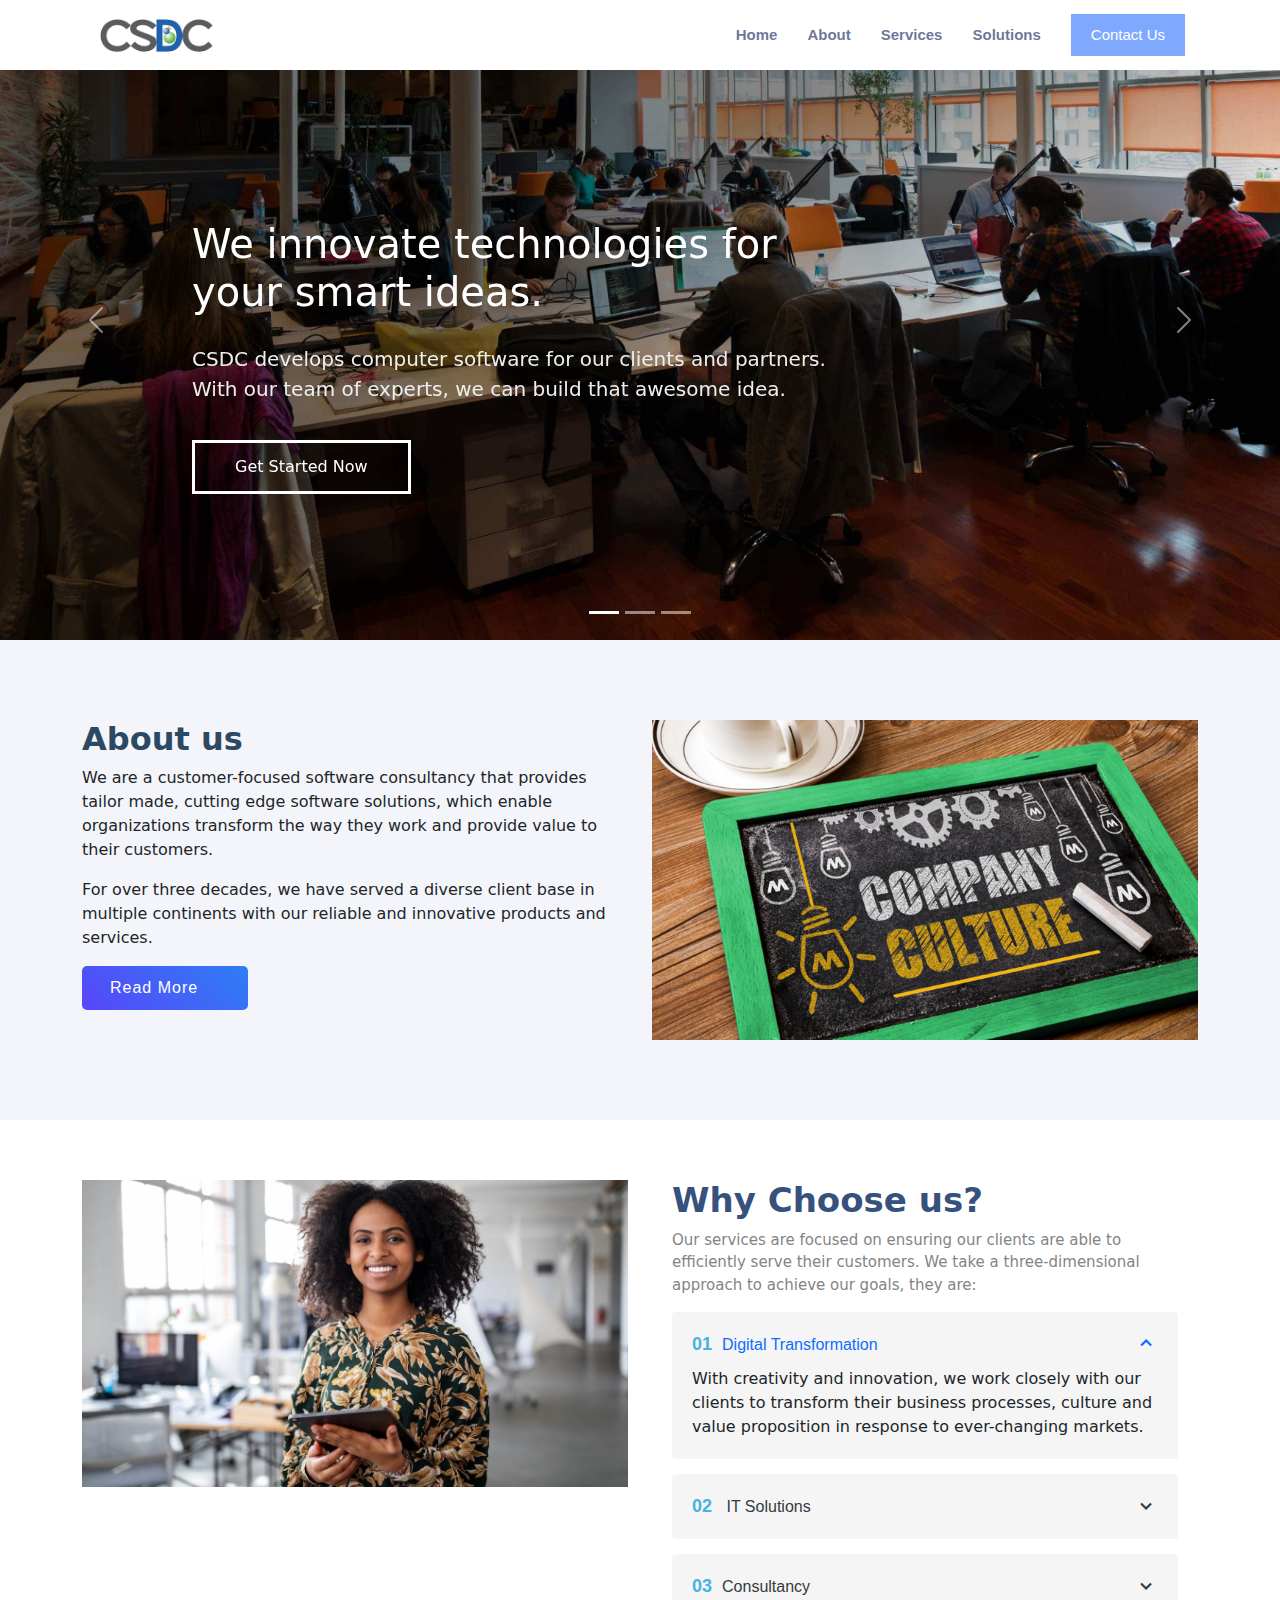
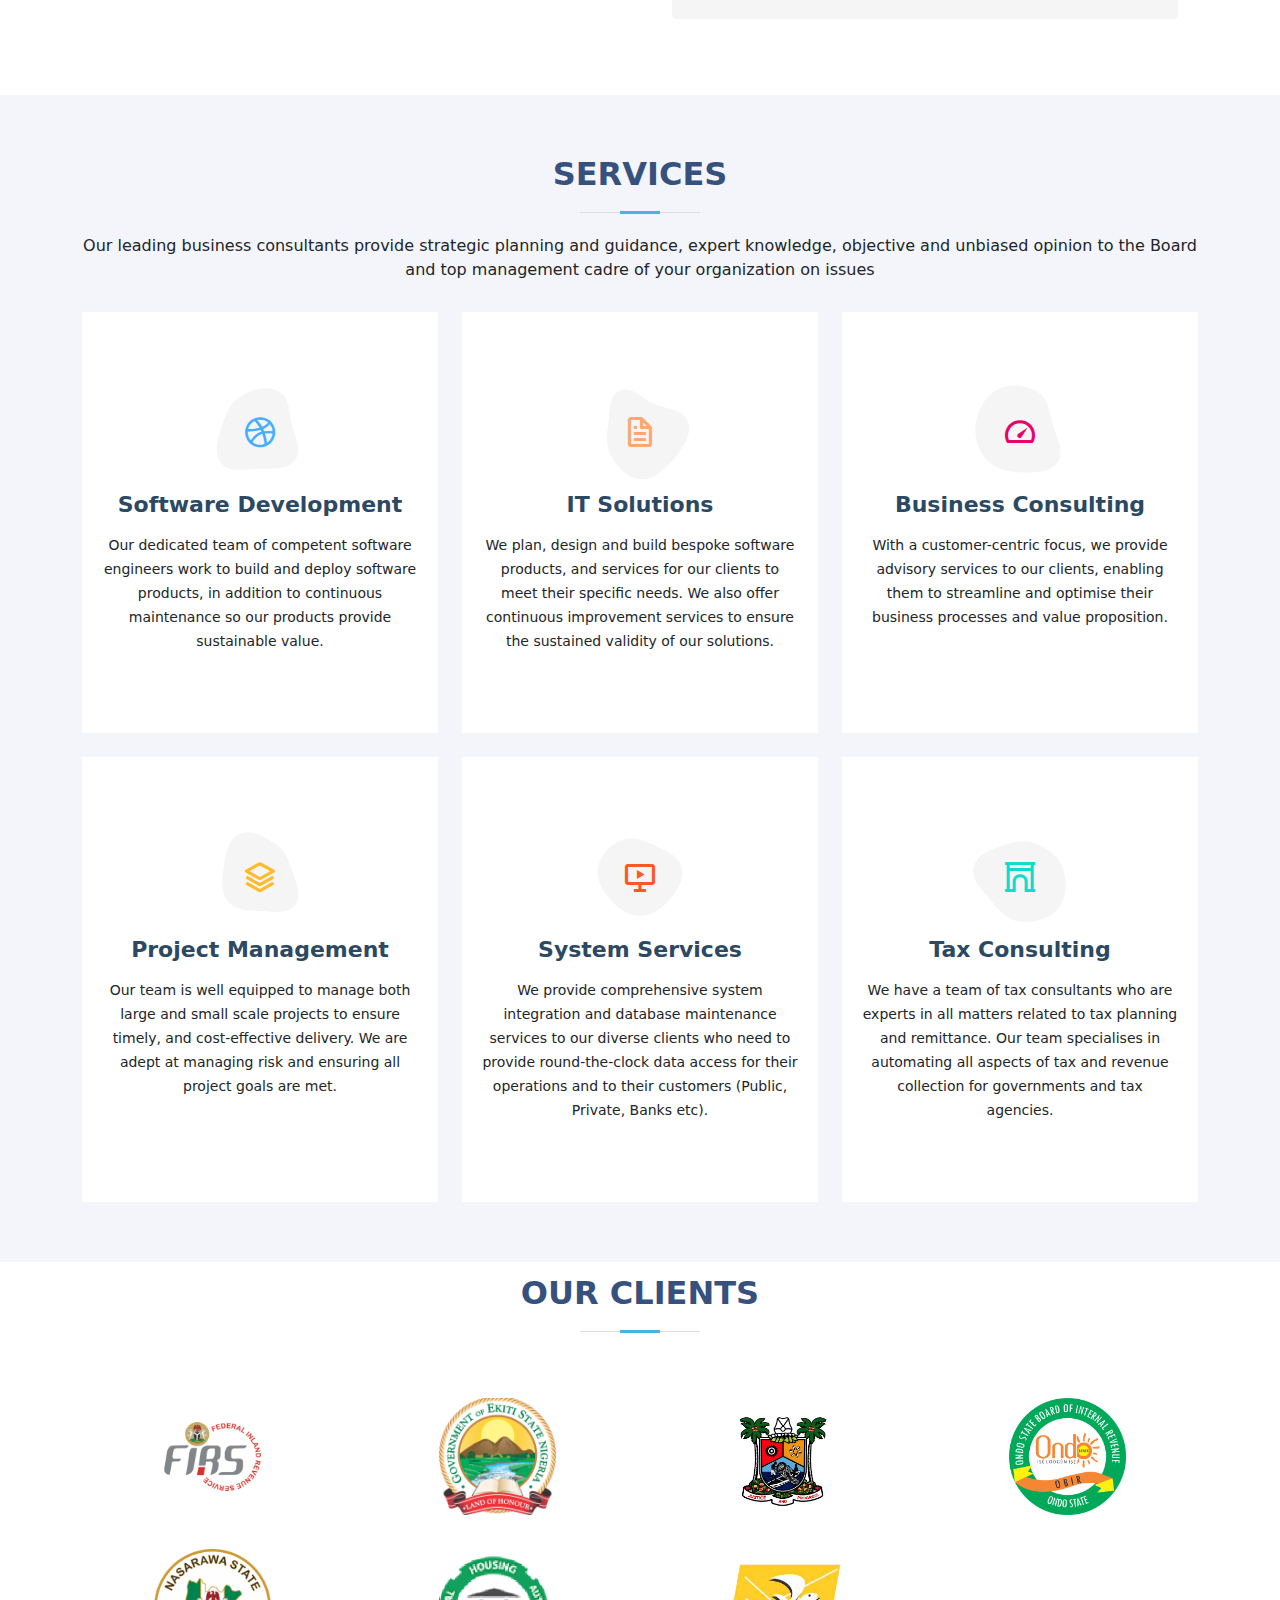
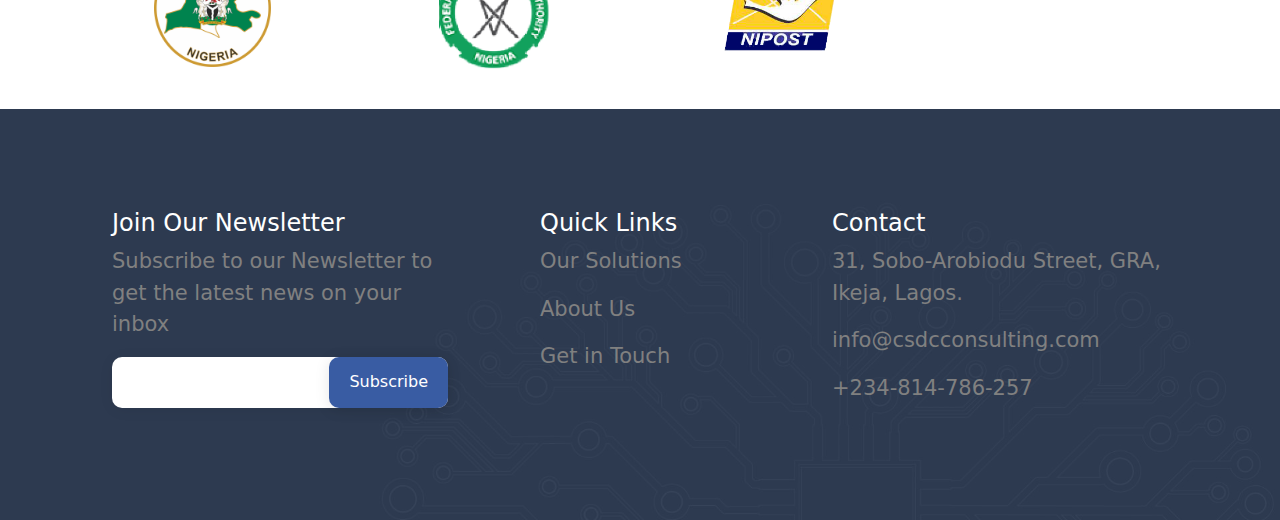
==== index.html @ 50752bf3 "Add all HTML files" ====
<!DOCTYPE html>
<html lang="en">
<head>
    <meta charset="UTF-8">
    <meta http-equiv="X-UA-Compatible" content="IE=edge">
    <meta name="viewport" content="width=device-width, initial-scale=1.0">
    <title>Document</title>
    <!-- Favicons -->
    <link href="images/logo.png" rel="icon">
    <link href="images/logo.png" rel="apple-touch-icon">

    <!-- CSS only -->

    <!-- Vendor CSS Files -->
    <!-- <link href="assets/vendor/aos/aos.css" rel="stylesheet"> -->
    <link href="assets/vendor/bootstrap/css/bootstrap.min.css" rel="stylesheet">
    <link href="assets/vendor/bootstrap-icons/bootstrap-icons.css" rel="stylesheet">
    <link href="assets/vendor/boxicons/css/boxicons.min.css" rel="stylesheet">
    <link href="assets/vendor/glightbox/css/glightbox.min.css" rel="stylesheet">
    <link href="assets/vendor/swiper/swiper-bundle.min.css" rel="stylesheet">

    <link href="https://cdn.jsdelivr.net/npm/bootstrap@5.1.3/dist/css/bootstrap.min.css" rel="stylesheet" integrity="sha384-1BmE4kWBq78iYhFldvKuhfTAU6auU8tT94WrHftjDbrCEXSU1oBoqyl2QvZ6jIW3" crossorigin="anonymous">
    <link rel="stylesheet" href="style.css">
    </head>


<body>
  <header id="header" class="fixed-top">
    <div class="container-fluid d-flex align-items-center justify-content-start overall-nav">
      <a href="home.html"><img src="images/logo.png" alt="CSDC" class="logo"></a>
      <nav id="navbar" class="navbar">
      
          <ul>   
            <li class="nav-item">
              <a class="nav-link" aria-current="page" href="index.html">Home</a>
          </li>               
              <li class="nav-item">
                  <a class="nav-link" aria-current="page" href="about.html">About</a>
              </li>
              <li class="nav-item">
                  <a class="nav-link" href="services.html">Services</a>
              </li>
              <li class="nav-item">
                <a class="nav-link" aria-current="page" href="solutions.html">Solutions</a>
              </li>
              
              <li>
               <a href="contact.html"> <button class="nav-button">Contact Us</button></a>
              </li>
              <!-- <a href="contact.html"><button class="nav-button">Contact Us</button></a> -->
            </ul>
            <i class="bi mobile-nav-toggle bi-list">
              
            </i>
      
  </nav>
  </div>
</header>  
    <div id="carouselExampleCaptions" class="carousel slide" data-bs-ride="carousel" data-bs-interval="10000">        
        <div class="carousel-indicators">
          <button type="button" data-bs-target="#carouselExampleCaptions" data-bs-slide-to="0" class="active" aria-current="true" aria-label="Slide 1"></button>
          <button type="button" data-bs-target="#carouselExampleCaptions" data-bs-slide-to="1" aria-label="Slide 2"></button>
          <button type="button" data-bs-target="#carouselExampleCaptions" data-bs-slide-to="2" aria-label="Slide 3"></button>
        </div>

        <div class="carousel-inner">
          <div class="carousel-item active">
            <img src="images/slide_3.jpg" class="d-block w-100" alt="...">
            <div class="carousel-caption d-none d-md-block">
              <h1>We innovate technologies for your smart ideas.</h1>
              <p>CSDC develops computer software for our clients and partners. With our team of experts, we can build that awesome idea.</p>
              <button><a href="contact.html">Get Started Now</a></button>
            </div>
          </div>
          <div class="carousel-item">
            <img src="images/Block2.jpg" class="d-block w-100" alt="...">
            <div class="carousel-caption d-none d-md-block">
              <h1>Automating Consumer Facing Processes</h1>
              <p>We Help Clients Create Safe And Efficient Solutions.</p>
              <button><a href="about.html">Learn more</a></button>
            </div>
          </div>
          <div class="carousel-item">
            <img src="images/slide3.jpg" class="d-block w-100" alt="...">
            <div class="carousel-caption d-none d-md-block">
              <h1>Continous improvement</h1>
              <p>Our hands on team of experts responds quickly to our clients changing needs by carrying out continous testing and strategic analysis schemes on our solutions, and taking advantage of improvement opportunities to ensure sustained value.</p>
              
            </div>
          </div>
        </div>

        <button class="carousel-control-prev" type="button" data-bs-target="#carouselExampleCaptions" data-bs-slide="prev">
          <span class="carousel-control-prev-icon" aria-hidden="true"></span>
          <span class="visually-hidden">Previous</span>
        </button>
        <button class="carousel-control-next" type="button" data-bs-target="#carouselExampleCaptions" data-bs-slide="next">
          <span class="carousel-control-next-icon" aria-hidden="true"></span>
          <span class="visually-hidden">Next</span>
        </button>
      </div>

      <!-- ======= About Section ======= -->
      <section id="about" class="about  section-bg">
        <div class="container">

          <div class="row">
            <div class="col-lg-6 order-1 order-lg-2" data-aos="zoom-in" data-aos-delay="150">
              <img src="images/image-4.png" class="img-fluid" alt="">
            </div>
            <div class="col-lg-6 pt-4 pt-lg-0 order-2 order-lg-1 content" data-aos="fade-right">
              <h3>About us</h3>
              <p>
                We are a customer-focused software consultancy that provides tailor made, cutting edge software solutions, which enable organizations transform the way they work and provide value to their customers.
              </p>
              <p>
                For over three decades, we have served a diverse client base in multiple continents with our reliable and innovative products and services. 
              </p>
              <a href="about.html" class="read-more">Read More <i class="bi bi-long-arrow-right"></i></a>
            </div>
          </div>

        </div>
      </section>
      <!-- End About Section -->

      <!-- ======= Why Us Section ======= -->
      <section id="why-us" class="why-us">
        <!-- <div class="container-fluid" data-aos="fade-up"> -->
        <div class="container">  
          <div class="row">
            <div class="col-lg-6 order-1 order-lg-2" data-aos="zoom-in" data-aos-delay="150">
              <img src="images/women-tech.jpg" class="img-fluid" alt="">
            </div>
            <div class="col-lg-6 pt-4 pt-lg-0 d-flex flex-column justify-content-center align-items-stretch  order-1 order-lg-2">

              <div class="content">
                <h3><strong>Why Choose us?</strong></h3>
                <p>
                  Our services are focused on ensuring our clients are able to efficiently serve their customers. We take a three-dimensional approach to achieve our goals, they are:
                </p>
              </div>

              <div class="accordion-list">
                <ul>
                  <li>
                    <a data-bs-toggle="collapse" class="collapse" data-bs-target="#accordion-list-1"><span>01</span>Digital Transformation<i class="bx bx-chevron-down icon-show"></i><i class="bx bx-chevron-up icon-close"></i></a>
                    <div id="accordion-list-1" class="collapse show" data-bs-parent=".accordion-list">
                      <p>
                        With creativity and innovation, we work closely with our clients to transform their business processes, culture and value proposition in response to ever-changing markets.
                      </p>
                    </div>
                  </li>

                  <li>
                    <a data-bs-toggle="collapse" data-bs-target="#accordion-list-2" class="collapsed"><span>02</span> IT Solutions <i class="bx bx-chevron-down icon-show"></i><i class="bx bx-chevron-up icon-close"></i></a>
                    <div id="accordion-list-2" class="collapse" data-bs-parent=".accordion-list">
                      <p>
                        We carry out a strategic analysis of each client's objectives and context to inform the subsequent design and delivery of enterprise-wide IT solutions, tailor-made to meet each client's needs.
                      </p>
                    </div>
                  </li>

                  <li>
                    <a data-bs-toggle="collapse" data-bs-target="#accordion-list-3" class="collapsed"><span>03</span>Consultancy<i class="bx bx-chevron-down icon-show"></i><i class="bx bx-chevron-up icon-close"></i></a>
                    <div id="accordion-list-3" class="collapse" data-bs-parent=".accordion-list">
                      <p>
                        We provide business and tax consultancy services by carrying out thorough analyses of our client's goals and objectives, and recommending strategies to achieve them.
                      </p>
                    </div>
                  </li>

                </ul>
              </div>

            </div>
          </div>

        </div>
        <!-- </div> -->
      </section>
      <!-- End Why Us Section -->

      <!-- ======= Services Section ======= -->
    <section id="services" class="services section-bg">
      <div class="container" data-aos="fade-up">

        <div class="section-title">
          <h2>Services</h2>
          <p>Our leading business consultants provide strategic planning and guidance, expert knowledge, objective and unbiased opinion to the Board and top management cadre of your organization on issues</p>
        </div>

        <div class="row gy-4">
          <div class="col-lg-4 col-md-6 d-flex align-items-stretch" data-aos="zoom-in" data-aos-delay="100">
            <div class="icon-box iconbox-blue">
              <div class="icon">
                <svg width="100" height="100" viewBox="0 0 600 600" xmlns="http://www.w3.org/2000/svg">
                  <path stroke="none" stroke-width="0" fill="#f5f5f5" d="M300,521.0016835830174C376.1290562159157,517.8887921683347,466.0731472004068,529.7835943286574,510.70327084640275,468.03025145048787C554.3714126377745,407.6079735673963,508.03601936045806,328.9844924480964,491.2728898941984,256.3432110539036C474.5976632858925,184.082847569629,479.9380746630129,96.60480741107993,416.23090153303,58.64404602377083C348.86323505073057,18.502131276798302,261.93793281208167,40.57373210992963,193.5410806939664,78.93577620505333C130.42746243093433,114.334589627462,98.30271207620316,179.96522072025542,76.75703585869454,249.04625023123273C51.97151888228291,328.5150500222984,13.704378332031375,421.85034740162234,66.52175969318436,486.19268352777647C119.04800174914682,550.1803526380478,217.28368757567262,524.383925680826,300,521.0016835830174"></path>
                </svg>
                <i class="bx bxl-dribbble"></i>
              </div>
              <h4><a href="">Software Development</a></h4>
              <p></p>
              <p>Our dedicated team of competent software engineers work to build and deploy software products, in addition to continuous maintenance so our products provide sustainable value. </p>
            </div>
          </div>

          <div class="col-lg-4 col-md-6 d-flex align-items-stretch" data-aos="zoom-in" data-aos-delay="200">
            <div class="icon-box iconbox-orange ">
              <div class="icon">
                <svg width="100" height="100" viewBox="0 0 600 600" xmlns="http://www.w3.org/2000/svg">
                  <path stroke="none" stroke-width="0" fill="#f5f5f5" d="M300,582.0697525312426C382.5290701553225,586.8405444964366,449.9789794690241,525.3245884688669,502.5850820975895,461.55621195738473C556.606425686781,396.0723002908107,615.8543463187945,314.28637112970534,586.6730223649479,234.56875336149918C558.9533121215079,158.8439757836574,454.9685369536778,164.00468322053177,381.49747125262974,130.76875717737553C312.15926192815925,99.40240125094834,248.97055460311594,18.661163978235184,179.8680185752513,50.54337015887873C110.5421016452524,82.52863877960104,119.82277516462835,180.83849132639028,109.12597500060166,256.43424936330496C100.08760227029461,320.3096726198365,92.17705696193138,384.0621239912766,124.79988738764834,439.7174275375508C164.83382741302287,508.01625554203684,220.96474134820875,577.5009287672846,300,582.0697525312426"></path>
                </svg>
                <i class="bx bx-file"></i>
              </div>
              <h4><a href="">IT Solutions</a></h4>
              <p>We plan, design and build bespoke software products, and services for our clients to meet their specific needs. We also offer continuous improvement services to ensure the sustained validity of our solutions.</p>
            </div>
          </div>

          <div class="col-lg-4 col-md-6 d-flex align-items-stretch" data-aos="zoom-in" data-aos-delay="300">
            <div class="icon-box iconbox-pink">
              <div class="icon">
                <svg width="100" height="100" viewBox="0 0 600 600" xmlns="http://www.w3.org/2000/svg">
                  <path stroke="none" stroke-width="0" fill="#f5f5f5" d="M300,541.5067337569781C382.14930387511276,545.0595476570109,479.8736841581634,548.3450877840088,526.4010558755058,480.5488172755941C571.5218469581645,414.80211281144784,517.5187510058486,332.0715597781072,496.52539010469104,255.14436215662573C477.37192572678356,184.95920475031193,473.57363656557914,105.61284051026155,413.0603344069578,65.22779650032875C343.27470386102294,18.654635553484475,251.2091493199835,5.337323636656869,175.0934190732945,40.62881213300186C97.87086631185822,76.43348514350839,51.98124368387456,156.15599469081315,36.44837278890362,239.84606092416172C21.716077023791087,319.22268207091537,43.775223500013084,401.1760424656574,96.891909868211,461.97329694683043C147.22146801428983,519.5804099606455,223.5754009179313,538.201503339737,300,541.5067337569781"></path>
                </svg>
                <i class="bx bx-tachometer"></i>
              </div>
              <h4><a href="">Business Consulting</a></h4>
              <p>With a customer-centric focus, we provide advisory services to our clients, enabling them to streamline and optimise their business processes and value proposition.</p>
            </div>
          </div>

          <div class="col-lg-4 col-md-6 d-flex align-items-stretch" data-aos="zoom-in" data-aos-delay="100">
            <div class="icon-box iconbox-yellow">
              <div class="icon">
                <svg width="100" height="100" viewBox="0 0 600 600" xmlns="http://www.w3.org/2000/svg">
                  <path stroke="none" stroke-width="0" fill="#f5f5f5" d="M300,503.46388370962813C374.79870501325706,506.71871716319447,464.8034551963731,527.1746412648533,510.4981551193396,467.86667711651364C555.9287308511215,408.9015244558933,512.6030010748507,327.5744911775523,490.211057578863,256.5855673507754C471.097692560561,195.9906835881958,447.69079081568157,138.11976852964426,395.19560036434837,102.3242989838813C329.3053358748298,57.3949838291264,248.02791733380457,8.279543830951368,175.87071277845988,42.242879143198664C103.41431057327972,76.34704239035025,93.79494320519305,170.9812938413882,81.28167332365135,250.07896920659033C70.17666984294237,320.27484674793965,64.84698225790005,396.69656628748305,111.28512138212992,450.4950937839243C156.20124167950087,502.5303643271138,231.32542653798444,500.4755392045468,300,503.46388370962813"></path>
                </svg>
                <i class="bx bx-layer"></i>
              </div>
              <h4><a href="">Project Management</a></h4>
              <p>Our team is well equipped to manage both large and small scale projects to ensure timely, and cost-effective delivery. We are adept at managing risk and ensuring all project goals are met. 

              </p>
            </div>
          </div>

          <div class="col-lg-4 col-md-6 d-flex align-items-stretch" data-aos="zoom-in" data-aos-delay="200">
            <div class="icon-box iconbox-red">
              <div class="icon">
                <svg width="100" height="100" viewBox="0 0 600 600" xmlns="http://www.w3.org/2000/svg">
                  <path stroke="none" stroke-width="0" fill="#f5f5f5" d="M300,532.3542879108572C369.38199826031484,532.3153073249985,429.10787420159085,491.63046689027357,474.5244479745417,439.17860296908856C522.8885846962883,383.3225815378663,569.1668002868075,314.3205725914397,550.7432151929288,242.7694973846089C532.6665558377875,172.5657663291529,456.2379748765914,142.6223662098291,390.3689995646985,112.34683881706744C326.66090330228417,83.06452184765237,258.84405631176094,53.51806209861945,193.32584062364296,78.48882559362697C121.61183558270385,105.82097193414197,62.805066853699245,167.19869350419734,48.57481801355237,242.6138429142374C34.843463184063346,315.3850353017275,76.69343916112496,383.4422959591041,125.22947124332185,439.3748458443577C170.7312796277747,491.8107796887764,230.57421082200815,532.3932930995766,300,532.3542879108572"></path>
                </svg>
                <i class="bx bx-slideshow"></i>
              </div>
              <h4><a href="">System Services</a></h4>
              <p>We provide comprehensive system integration and database maintenance services to our diverse clients who need to provide round-the-clock data access for their operations and to their customers (Public, Private, Banks etc).</p>
            </div>
          </div>

          <div class="col-lg-4 col-md-6 d-flex align-items-stretch" data-aos="zoom-in" data-aos-delay="300">
            <div class="icon-box iconbox-teal">
              <div class="icon">
                <svg width="100" height="100" viewBox="0 0 600 600" xmlns="http://www.w3.org/2000/svg">
                  <path stroke="none" stroke-width="0" fill="#f5f5f5" d="M300,566.797414625762C385.7384707136149,576.1784315230908,478.7894351017131,552.8928747891023,531.9192734346935,484.94944893311C584.6109503024035,417.5663521118492,582.489472248146,322.67544863468447,553.9536738515405,242.03673114598146C529.1557734026468,171.96086150256528,465.24506316201064,127.66468636344209,395.9583748389544,100.7403814666027C334.2173773831606,76.7482773500951,269.4350130405921,84.62216499799875,207.1952322260088,107.2889140133804C132.92018162631612,134.33871894543012,41.79353780512637,160.00259165414826,22.644507872594943,236.69541883565114C3.319112789854554,314.0945973066697,72.72355303640163,379.243833228382,124.04198916343866,440.3218312028393C172.9286146004772,498.5055451809895,224.45579914871206,558.5317968840102,300,566.797414625762"></path>
                </svg>
                <i class="bx bx-arch"></i>
              </div>
              <h4><a href="">Tax Consulting</a></h4>
              <p>We have a team of tax consultants who are experts in all matters related to tax planning and remittance. Our team specialises in automating all aspects of tax and revenue collection for governments and tax agencies.</p>
            </div>
          </div>

        </div>

      </div>
    </section><!-- End Services Section -->

      <section id="clients" class="clients">
        <div class="container">
          <div class="section-title">
            <h2>Our clients</h2>
          </div>
  
          <div class="row aos-init aos-animate" data-aos="zoom-in">
  
            <div class="col-lg-3 col-md-4 col-6 d-flex align-items-center justify-content-center">
              <img src="images/firs.png" class="img-fluid" alt="">
            </div>
  
            <div class="col-lg-3 col-md-4 col-6 d-flex align-items-center justify-content-center">
              <img src="images/EKITI.png" class="img-fluid" alt="">
            </div>

            <div class="col-lg-3 col-md-4 col-6 d-flex align-items-center justify-content-center">
              <img src="images/Lagos.png" class="img-fluid" alt="">
            </div>
  
            <div class="col-lg-3 col-md-4 col-6 d-flex align-items-center justify-content-center">
              <img src="images/ondoIR.png" class="img-fluid" alt="">
            </div>
  
            <div class="col-lg-3 col-md-4 col-6 d-flex align-items-center justify-content-center">
              <img src="images/nassawara.png" class="img-fluid" alt="">
            </div>
  
            <div class="col-lg-3 col-md-4 col-6 d-flex align-items-center justify-content-center">
              <img src="images/fha.png" class="img-fluid" alt="">
            </div>
  
            <div class="col-lg-3 col-md-4 col-6 d-flex align-items-center justify-content-center">
              <img src="images/nipost.png" class="img-fluid" alt="">
            </div>
            </div>
  
          </div>
  
        </div>
      </section>




      <footer id="footer">  
        <div class="footer-top">
          <div class="container">
            <div class="row">
    
              
              <!-- <div class="col-lg-4 col-md-6 footer-newsletter">
                <h4>Join Our Newsletter</h4>
                <p>Subscribe to our Newsletter to get the latest news on your inbox</p>
                <label>Email</label><br>
                <form action="" method="post">
                  <input type="email" name="email"><input type="submit" value="Subscribe">
                </form>
              </div> -->

              <div class="col-lg-4 col-md-6 footer-newsletter">
                <h4>Join Our Newsletter</h4>
                <p>Subscribe to our Newsletter to get the latest news on your inbox</p>
                <form action="" method="post">
                  <input type="email" name="email"><input type="submit" value="Subscribe">
                </form>
              </div>
               
    
              <div class="col-lg-4 col-md-6 footer-links">
                <h4>Quick Links</h4>
                <p><a href="solutions.html">Our Solutions</a></p>
                <p><a href="about.html"> About Us</a></p>
                <p><a href="contact.html">Get in Touch</a></p>
              </div>

              <div class="col-lg-4 col-md-6 footer-contact">
                <h4>Contact</h4>
                <p>31, Sobo-Arobiodu Street, GRA, Ikeja, Lagos.</p>
                <p>info@csdcconsulting.com</p>
                <p>+234-814-786-257</p>
              </div>

    
            </div>
          </div>
        </div>
      </footer>
    

<!-- JavaScript Bundle with Popper -->
<script src="https://cdn.jsdelivr.net/npm/bootstrap@5.1.3/dist/js/bootstrap.bundle.min.js" integrity="sha384-ka7Sk0Gln4gmtz2MlQnikT1wXgYsOg+OMhuP+IlRH9sENBO0LRn5q+8nbTov4+1p" crossorigin="anonymous"></script>

<!-- Jquery needed -->
<script src="https://ajax.googleapis.com/ajax/libs/jquery/3.1.1/jquery.min.js"></script>
<script src="js/scripts.js"></script>

<!-- Function used to shrink nav bar removing paddings and adding black background -->
   <!-- <script>
       $(window).scroll(function() {
           if ($(document).scrollTop() > 50) {
               $('.nav').addClass('affix');
               console.log("OK");
           } else {
               $('.nav').removeClass('affix');
           }
       });
   </script> -->










</body>
</html>
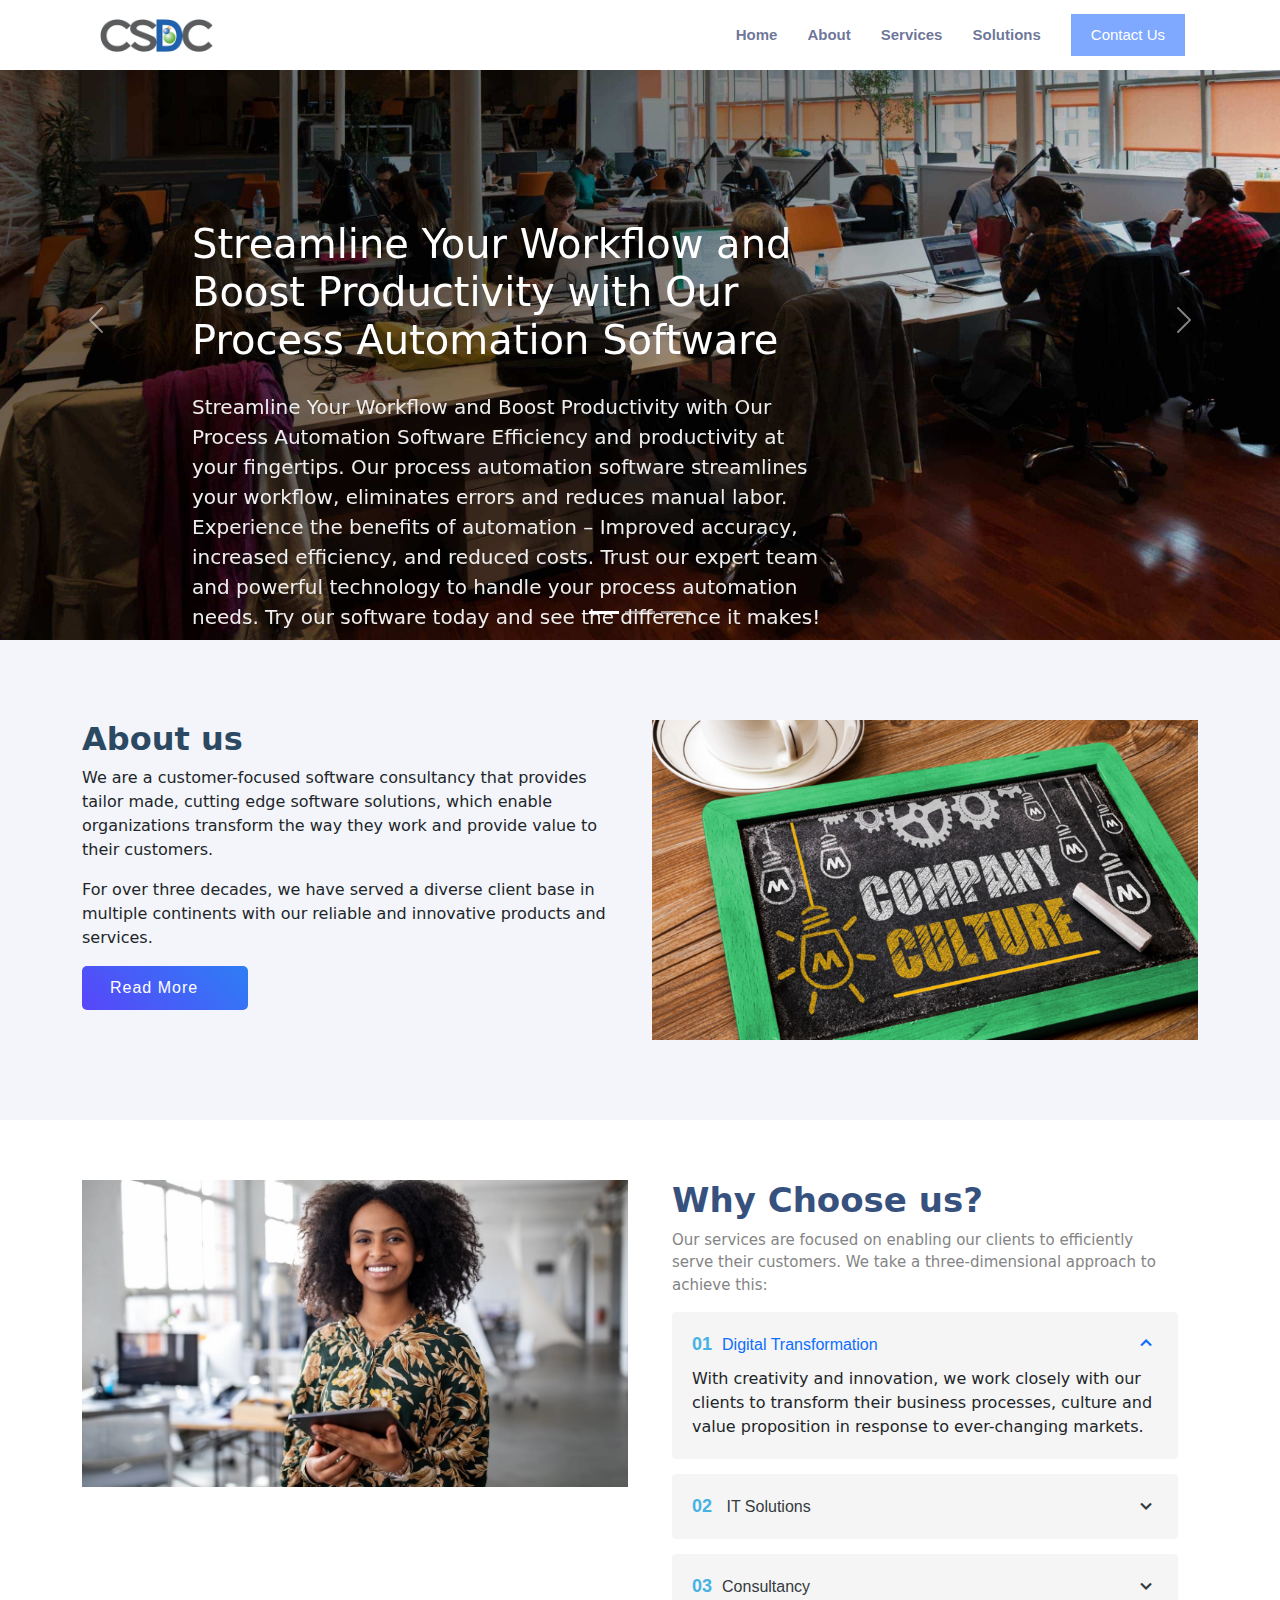
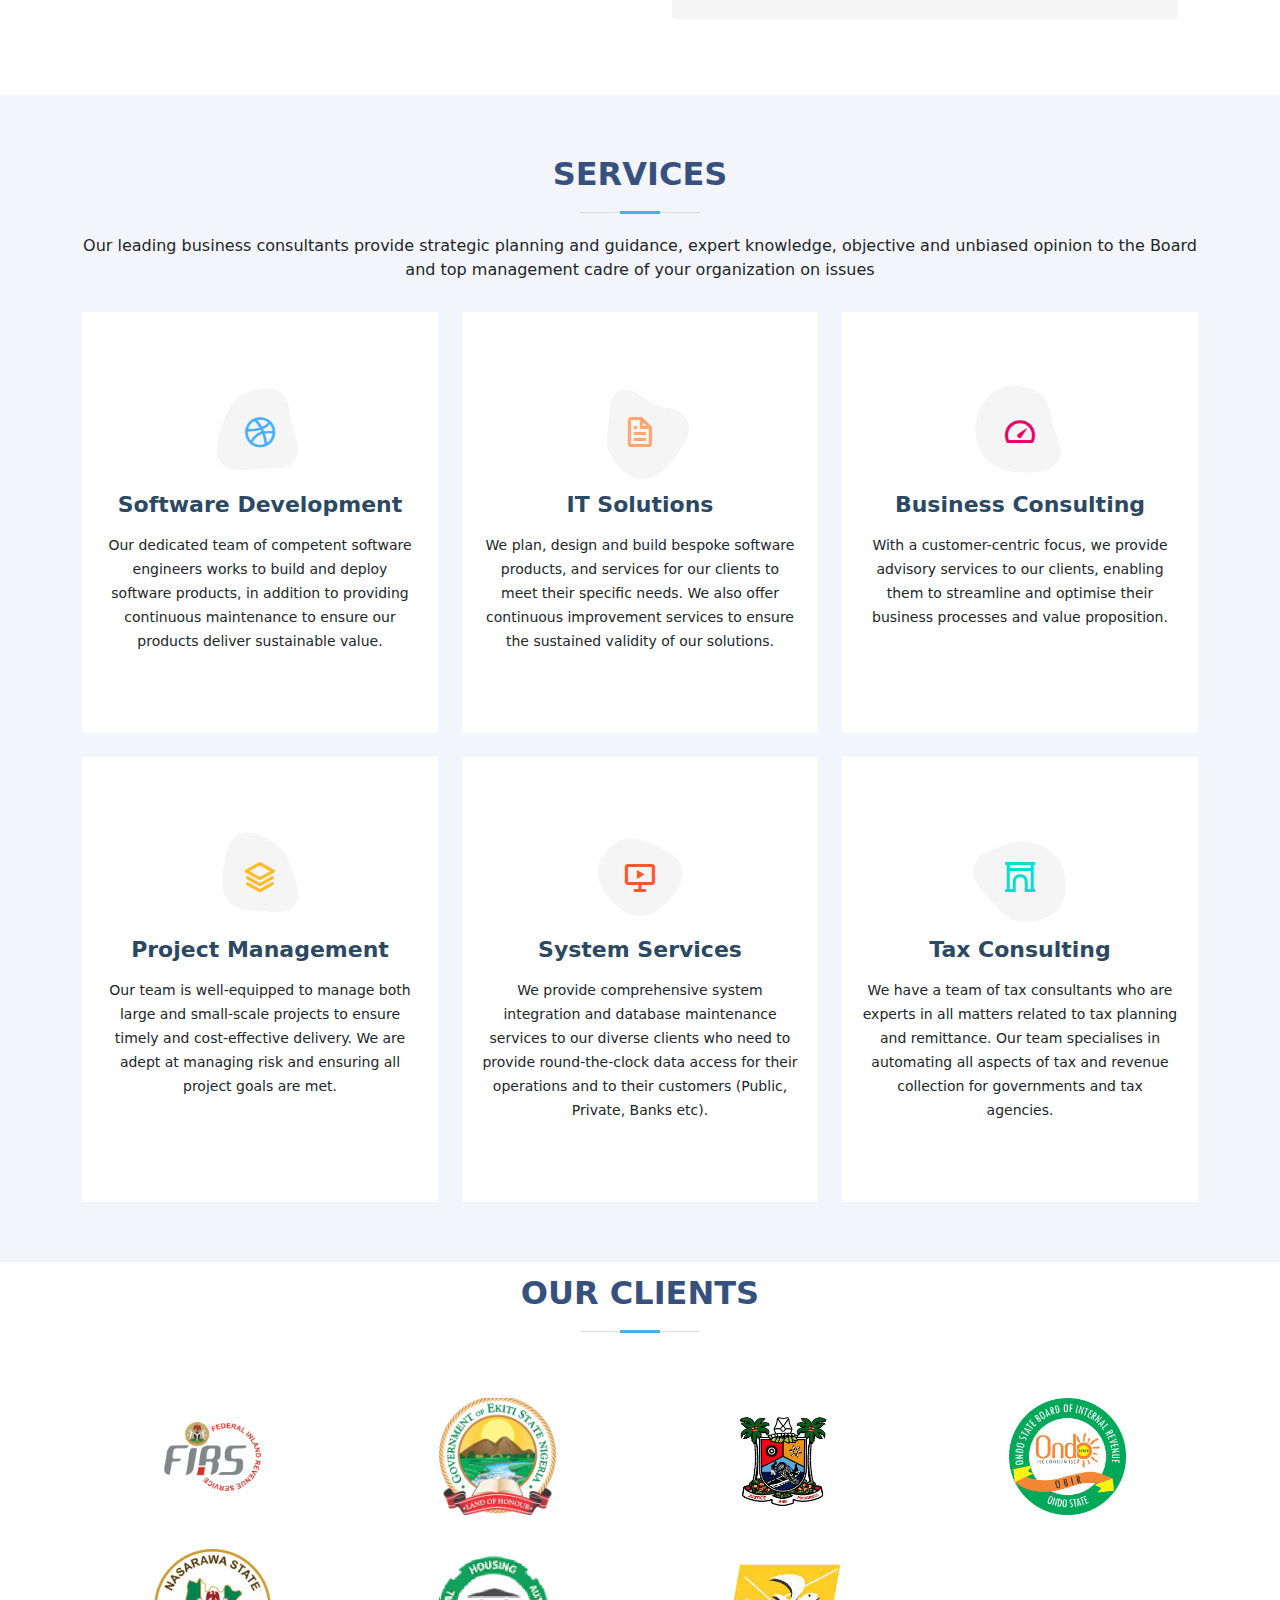
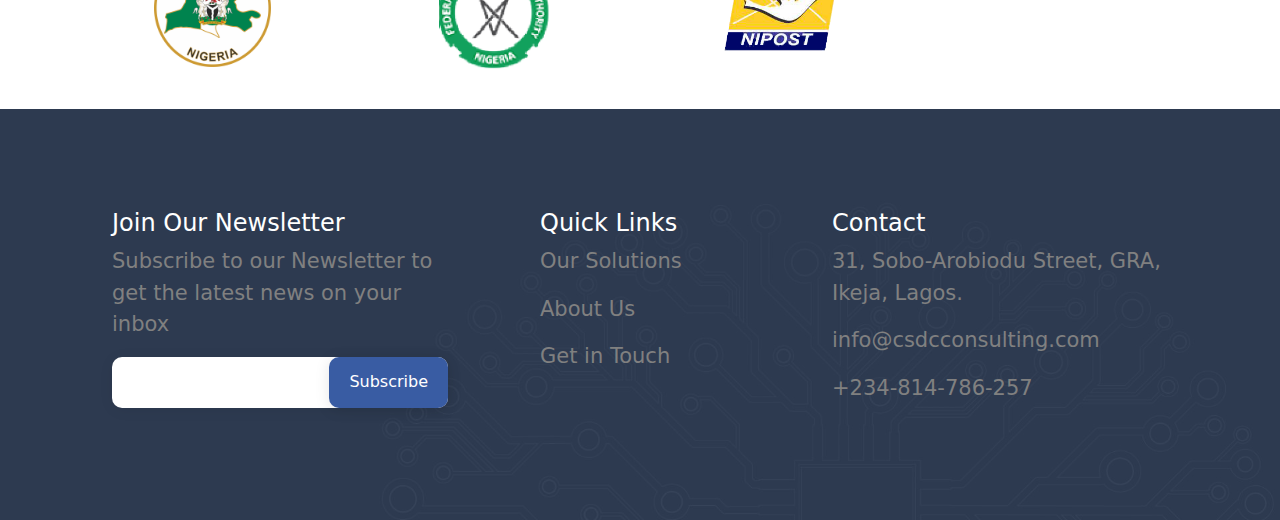
==== commit 660917be: "SEO Applied" ====
--- a/index.html
+++ b/index.html
@@ -3,8 +3,10 @@
 <head>
     <meta charset="UTF-8">
     <meta http-equiv="X-UA-Compatible" content="IE=edge">
+    <meta name="description" content="Discover cutting-edge software development solutions with our leading Canadian consulting company. Transform your business with our expertise. Contact us today!"> 
     <meta name="viewport" content="width=device-width, initial-scale=1.0">
-    <title>Document</title>
+    <title>      Leading Canadian Software Consulting Company | Expert Software Development
+      Services</title>
     <!-- Favicons -->
     <link href="images/logo.png" rel="icon">
     <link href="images/logo.png" rel="apple-touch-icon">
@@ -67,8 +69,11 @@
           <div class="carousel-item active">
             <img src="images/slide_3.jpg" class="d-block w-100" alt="...">
             <div class="carousel-caption d-none d-md-block">
-              <h1>We innovate technologies for your smart ideas.</h1>
-              <p>CSDC develops computer software for our clients and partners. With our team of experts, we can build that awesome idea.</p>
+              <h1>
+                Streamline Your Workflow and Boost Productivity with Our Process Automation Software</h1>
+              <p>
+                Streamline Your Workflow and Boost Productivity with Our Process Automation Software
+                Efficiency and productivity at your fingertips. Our process automation software streamlines your workflow, eliminates errors and reduces manual labor. Experience the benefits of automation – Improved accuracy, increased efficiency, and reduced costs. Trust our expert team and powerful technology to handle your process automation needs. Try our software today and see the difference it makes!</p>
               <button><a href="contact.html">Get Started Now</a></button>
             </div>
           </div>
@@ -84,7 +89,7 @@
             <img src="images/slide3.jpg" class="d-block w-100" alt="...">
             <div class="carousel-caption d-none d-md-block">
               <h1>Continous improvement</h1>
-              <p>Our hands on team of experts responds quickly to our clients changing needs by carrying out continous testing and strategic analysis schemes on our solutions, and taking advantage of improvement opportunities to ensure sustained value.</p>
+              <p>Our hands-on team of experts responds quickly to our clients' changing needs by conducting continuous testing and strategic analysis on our solutions. We seize improvement opportunities to ensure sustained value.</p>
               
             </div>
           </div>
@@ -137,7 +142,7 @@
               <div class="content">
                 <h3><strong>Why Choose us?</strong></h3>
                 <p>
-                  Our services are focused on ensuring our clients are able to efficiently serve their customers. We take a three-dimensional approach to achieve our goals, they are:
+                  Our services are focused on enabling our clients to efficiently serve their customers. We take a three-dimensional approach to achieve this:
                 </p>
               </div>
 
@@ -165,8 +170,7 @@
                     <a data-bs-toggle="collapse" data-bs-target="#accordion-list-3" class="collapsed"><span>03</span>Consultancy<i class="bx bx-chevron-down icon-show"></i><i class="bx bx-chevron-up icon-close"></i></a>
                     <div id="accordion-list-3" class="collapse" data-bs-parent=".accordion-list">
                       <p>
-                        We provide business and tax consultancy services by carrying out thorough analyses of our client's goals and objectives, and recommending strategies to achieve them.
-                      </p>
+                        We provide business and tax consultancy services by carrying out thorough analyses of our clients' goals and objectives and recommending strategies to achieve them.                      </p>
                     </div>
                   </li>
 
@@ -201,7 +205,7 @@
               </div>
               <h4><a href="">Software Development</a></h4>
               <p></p>
-              <p>Our dedicated team of competent software engineers work to build and deploy software products, in addition to continuous maintenance so our products provide sustainable value. </p>
+              <p>Our dedicated team of competent software engineers works to build and deploy software products, in addition to providing continuous maintenance to ensure our products deliver sustainable value.</p>
             </div>
           </div>
 
@@ -240,7 +244,7 @@
                 <i class="bx bx-layer"></i>
               </div>
               <h4><a href="">Project Management</a></h4>
-              <p>Our team is well equipped to manage both large and small scale projects to ensure timely, and cost-effective delivery. We are adept at managing risk and ensuring all project goals are met. 
+              <p>Our team is well-equipped to manage both large and small-scale projects to ensure timely and cost-effective delivery. We are adept at managing risk and ensuring all project goals are met. 
 
               </p>
             </div>
